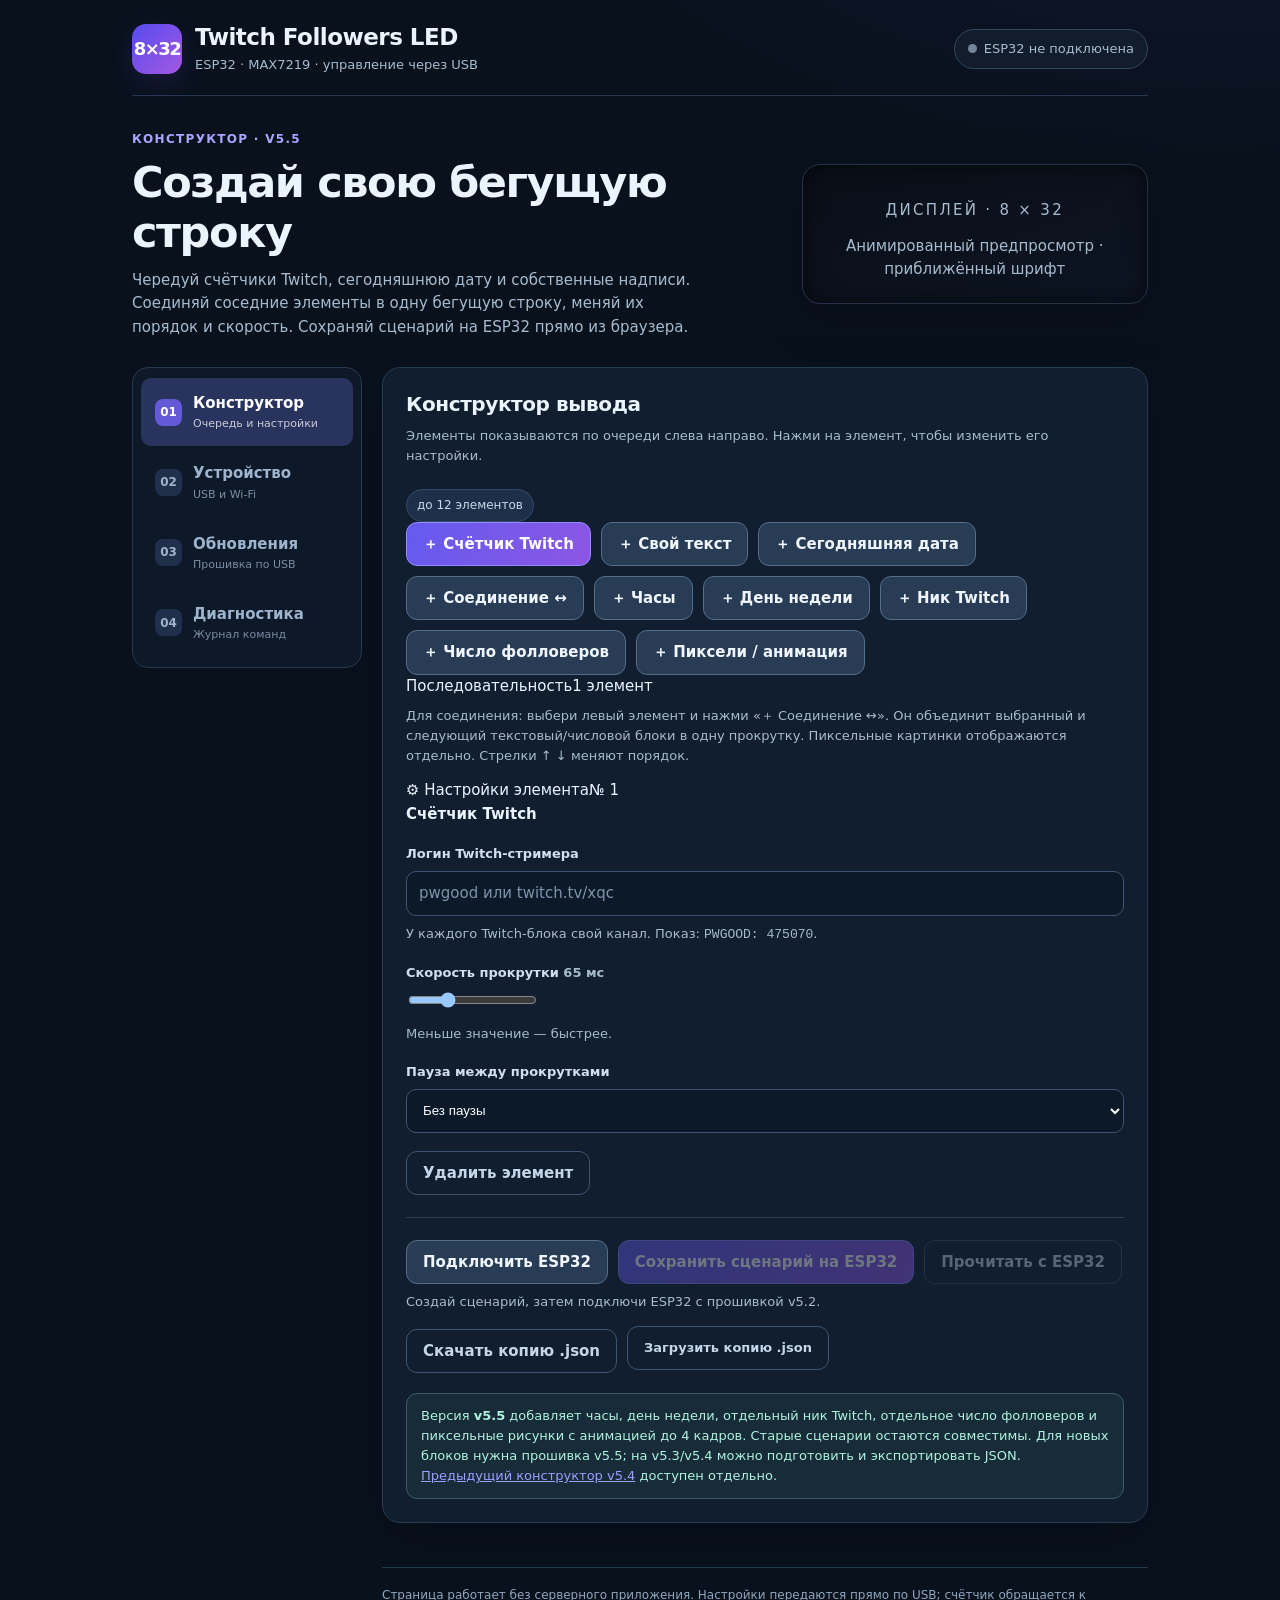
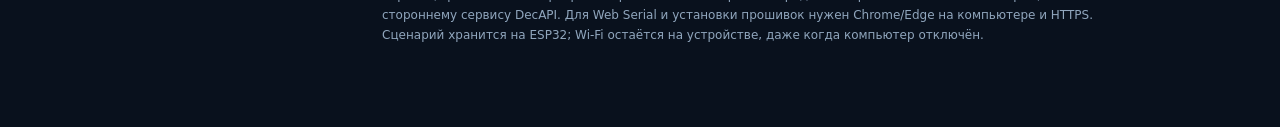
==== builder-v55.html @ 940faf7d "Stage Twitch LED v5.5 builder with clock, Twitch parts and 8x32 pixel animation editor" ====
<!doctype html>
<html lang="ru">
<head>
  <meta charset="utf-8">
  <meta name="viewport" content="width=device-width, initial-scale=1">
  <meta name="theme-color" content="#09121e">
  <meta name="description" content="Конструктор Twitch LED для ESP32 8×32 с русским шрифтом, счётчиками Twitch, датой и собственным текстом.">
  <title>Twitch LED • Конструктор экрана ESP32 v5.5</title>
  <style>
    :root { color-scheme:dark; --bg:#09111d; --surface:#111e30; --card:#14243a; --ink:#eaf4ff; --muted:#a7bbcf; --stroke:#30465d; --accent:#7e77ff; --accentlight:#aaa5ff; --green:#74e6b9; --warn:#ffce85; --red:#fc9094; --shadow:0 16px 48px rgba(0,0,0,.18); }
    * {box-sizing:border-box} html{scroll-behavior:smooth} body{margin:0;min-height:100vh;background:radial-gradient(900px 520px at 95% -15%, #24255e60, transparent 80%),var(--bg);color:var(--ink);font:15px/1.55 system-ui,-apple-system,"Segoe UI",Arial,sans-serif}
    button,input{font:inherit} button{cursor:pointer} :focus-visible{outline:2px solid var(--accentlight);outline-offset:3px}
    .shell{max-width:1060px;margin:0 auto;padding:24px 22px 70px}
    .top{display:flex;align-items:center;justify-content:space-between;gap:20px;flex-wrap:wrap;padding-bottom:20px;border-bottom:1px solid #26374f}
    .brand{display:flex;align-items:center;gap:13px}.brandmark{width:50px;height:50px;border-radius:14px;background:linear-gradient(135deg,#564bef,#a458e1);display:grid;place-items:center;box-shadow:0 9px 24px #5039b833;color:#fff;font-weight:850;letter-spacing:-1.5px;font-size:18px}
    .brand h1{margin:0;line-height:1.2;font-size:23px;letter-spacing:-.5px}.brand p{margin:3px 0 0;color:var(--muted);font-size:13px}
    .dot{display:inline-block;width:9px;height:9px;border-radius:50%;background:#758599;margin-right:7px}.dot.on{background:var(--green);box-shadow:0 0 0 4px #74e6b91a}
    .topstatus{background:#111d2d;padding:9px 13px;border-radius:99px;border:1px solid var(--stroke);font-size:13px;color:var(--muted)}
    .hero{display:grid;grid-template-columns:minmax(0,1.3fr) minmax(245px,.7fr);gap:26px;align-items:center;padding:34px 0 28px}
    .eyebrow{color:var(--accentlight);font-size:12px;letter-spacing:1.3px;font-weight:800;text-transform:uppercase}
    h2{letter-spacing:-.5px;line-height:1.15;font-size:24px;margin:10px 0 10px}.hero h2{font-size:clamp(29px,4.4vw,43px);letter-spacing:-1.4px;max-width:620px}.hero p{color:var(--muted);font-size:15px;max-width:565px;margin:12px 0 0}
    .led-box{padding:22px 12px;background:linear-gradient(160deg,#0a0f17,#0d1523);border:1px solid #253144;border-radius:18px;box-shadow:inset 0 0 25px #0008, var(--shadow)}
    .led-label{text-align:center;font-size:10px;letter-spacing:2.3px;color:#7a9bb8;margin:0 0 13px;text-transform:uppercase}.led-grid{display:grid;grid-template-columns:repeat(32,1fr);gap:2.4px;margin:0 auto;max-width:300px}.led-grid i{display:block;width:100%;aspect-ratio:1;background:#392414;border-radius:50%;box-shadow:inset 0 0 0 1px #74280b66}.led-grid i.on{background:#ff7639;box-shadow:0 0 5px #ff552a77}.led-caption{color:#6f879d;font-size:11px;text-align:center;margin:10px 0 0}
    .notice{background:#172942;border:1px solid #46608a;border-radius:12px;padding:12px 15px;font-size:13px;color:#d4e8ff;margin:0 0 19px;line-height:1.6}.notice:empty{display:none}
    .layout{display:grid;grid-template-columns:230px minmax(0,1fr);gap:20px;align-items:start}
    .nav{background:#0d1929;border:1px solid #26394e;border-radius:16px;padding:8px;position:sticky;top:20px}
    .nav button{width:100%;text-align:left;display:flex;align-items:center;gap:11px;border:0;background:transparent;color:#9eb4cd;padding:14px;border-radius:10px;font-weight:650;margin:2px 0}
    .nav button.active{background:#28345e;color:#fff}.nav button:not(.active):hover{background:#192940;color:#fff}.nav small{display:block;font-size:11px;font-weight:450;opacity:.75}
    .nav .num{width:27px;height:27px;border-radius:8px;background:#202f4b;display:grid;place-items:center;font-size:12px;flex-shrink:0}.nav button.active .num{background:#6459d6}
    .stack{display:grid;gap:16px}.panel{background:var(--surface);border:1px solid #273c53;border-radius:18px;padding:23px;box-shadow:var(--shadow)}.panel h3{font-size:20px;line-height:1.35;margin:0 0 4px;letter-spacing:-.4px}.muted{color:var(--muted)}.panel p{margin:8px 0 13px}.help{font-size:13px;color:var(--muted)}
    .tab[hidden]{display:none!important}.row{display:flex;gap:10px;flex-wrap:wrap;align-items:center}.split{display:grid;grid-template-columns:1fr 1fr;gap:14px}.wide{grid-column:1/-1}
    label{display:block;font-size:13px;font-weight:700;color:#d0dff1;margin-bottom:7px}.input{width:100%;min-height:44px;border:1px solid #3d536f;background:#0c1929;color:#f7fbff;border-radius:10px;padding:10px 12px;outline:none}.input:focus{border-color:var(--accentlight);box-shadow:0 0 0 3px #7770ff33}.input::placeholder{color:#7d93ab}
    .btn{display:inline-flex;justify-content:center;align-items:center;gap:8px;white-space:normal;text-align:center;padding:11px 16px;background:#293c55;color:#f0f6ff;border:1px solid #536e89;border-radius:11px;font-weight:720;line-height:1.35;min-height:44px}
    .btn.primary{background:linear-gradient(120deg,#635bef,#8d56e4);border-color:#9489ff;color:white}.btn.ghost{background:transparent;border-color:#3c5370;color:#c5d6ea}.btn:hover:not(:disabled){filter:brightness(1.15)}.btn:disabled{opacity:.39;cursor:not-allowed}
    .pills{display:flex;gap:9px;flex-wrap:wrap}.pill{display:inline-flex;align-items:center;gap:5px;background:#1e3049;border:1px solid #334b67;border-radius:40px;padding:6px 10px;color:#c6daeb;font-size:12px}.pill.good{color:var(--green);border-color:#285e53}
    .note{background:#172b39;border:1px solid #365d68;border-radius:11px;padding:12px 14px;color:#b1f2de;font-size:13px}.note.warning{background:#312718;border-color:#7c5b2c;color:#f5d7a3}.note.danger{background:#321d26;border-color:#92556a;color:#ffcbd2}
    .field{margin:18px 0}.thin{border:0;border-top:1px solid #293c50;margin:22px 0}
    pre{border:1px solid #2d4256;background:#090f1c;border-radius:11px;min-height:148px;max-height:320px;overflow:auto;padding:16px;margin:12px 0;color:#9cddb9;white-space:pre-wrap;overflow-wrap:anywhere;font:12px/1.6 Consolas,"Courier New",monospace}
    .info-grid{display:grid;grid-template-columns:repeat(3,1fr);gap:12px;margin:14px 0}.stat{background:#0d1b2e;border:1px solid #253c55;border-radius:11px;padding:13px}.stat small{display:block;color:#9cb1c4;font-size:12px}.stat strong{display:block;font-size:19px;font-variant-numeric:tabular-nums;overflow-wrap:anywhere;margin-top:4px}
    input[type="file"]{padding:11px 9px;font-size:13px}.check{display:flex;gap:10px;align-items:flex-start;font-size:13px;font-weight:500;color:#bfd2e8;margin:14px 0}.check input{width:18px;height:18px;accent-color:#8273f1;flex-shrink:0;margin-top:3px}
    .updater{padding:15px;border-radius:12px;border:1px dashed #4c6684;background:#0c1b2d;margin:16px 0 0}.updater esp-web-install-button{--esp-tools-button-color:#7161ea;--esp-tools-button-text-color:white;--esp-tools-button-border-radius:10px}
    .faint{opacity:.66}.small-link{color:#bfb7ff}.foot{border-top:1px solid #24384c;padding-top:18px;margin-top:28px;color:#90a6bd;font-size:12px;line-height:1.65}
    @media(max-width:820px){.layout{grid-template-columns:1fr}.nav{position:static;display:grid;grid-template-columns:1fr 1fr;gap:4px}.nav button{padding:9px}.hero{grid-template-columns:1fr 250px}.panel{padding:18px}}
    @media(max-width:600px){.shell{padding:14px 12px 50px}.hero{grid-template-columns:1fr;gap:18px;padding-top:22px}.led-box{max-width:420px}.split{grid-template-columns:1fr}.info-grid{grid-template-columns:1fr 1fr}.panel{padding:16px}.brand h1{font-size:20px}.nav .num{display:none}}
  </style>
  <link rel="stylesheet" href="builder-v55.css">
</head>
<body>
<div class="shell">
  <header class="top">
    <div class="brand"><div class="brandmark">8×32</div><div><h1>Twitch Followers LED</h1><p>ESP32 · MAX7219 · управление через USB</p></div></div>
    <div class="topstatus"><span id="connectionDot" class="dot"></span><span id="connectionText">ESP32 не подключена</span></div>
  </header>
  <section class="hero">
    <div><div class="eyebrow">Конструктор · v5.5</div><h2>Создай свою бегущую строку</h2><p>Чередуй счётчики Twitch, сегодняшнюю дату и собственные надписи. Соединяй соседние элементы в одну бегущую строку, меняй их порядок и скорость. Сохраняй сценарий на ESP32 прямо из браузера.</p></div>
    <div class="led-box"><p class="led-label">Дисплей · 8 × 32</p><div id="ledGrid" class="led-grid" aria-label="Анимированный предпросмотр сценария на светодиодной матрице"></div><p class="led-caption">Анимированный предпросмотр · приближённый шрифт</p></div>
  </section>
  <div id="banner" class="notice" role="status"></div>
  <div class="layout">
    <nav class="nav" aria-label="Разделы">
      <button class="active" type="button" data-tab="builder" aria-current="page"><span class="num">01</span><span>Конструктор<small>Очередь и настройки</small></span></button>
      <button type="button" data-tab="configure"><span class="num">02</span><span>Устройство<small>USB и Wi-Fi</small></span></button>
      <button type="button" data-tab="updates"><span class="num">03</span><span>Обновления<small>Прошивка по USB</small></span></button>
      <button type="button" data-tab="journal"><span class="num">04</span><span>Диагностика<small>Журнал команд</small></span></button>
    </nav>
    <main class="stack">
      <div id="tab-builder" class="tab stack">
        <section class="panel">
          <div class="row" style="justify-content:space-between"><div><h3>Конструктор вывода</h3><p class="help">Элементы показываются по очереди слева направо. Нажми на элемент, чтобы изменить его настройки.</p></div><span class="pill">до 12 элементов</span></div>
          <div class="builder-toolbar row">
            <button class="btn primary" id="addTwitch" type="button">＋ Счётчик Twitch</button>
            <button class="btn" id="addText" type="button">＋ Свой текст</button>
            <button class="btn" id="addDate" type="button">＋ Сегодняшняя дата</button>
            <button class="btn" id="addJoin" type="button">＋ Соединение ↔</button>
            <button class="btn" id="addTime" type="button">＋ Часы</button>
            <button class="btn" id="addWeekday" type="button">＋ День недели</button>
            <button class="btn" id="addNick" type="button">＋ Ник Twitch</button>
            <button class="btn" id="addCount" type="button">＋ Число фолловеров</button>
            <button class="btn" id="addPixel" type="button">＋ Пиксели / анимация</button>
          </div>
          <div class="builder-layout">
            <div class="builder-list-column">
              <div class="builder-subhead"><span>Последовательность</span><span id="itemCount">1 элемент</span></div>
              <div id="blocksList" class="blocks-list" role="list" aria-label="Последовательность элементов"></div>
              <p class="help">Для соединения: выбери левый элемент и нажми «＋ Соединение ↔». Он объединит выбранный и следующий текстовый/числовой блоки в одну прокрутку. Пиксельные картинки отображаются отдельно. Стрелки ↑ ↓ меняют порядок.</p>
            </div>
            <div class="builder-editor" id="builderEditor">
              <div class="builder-subhead"><span>⚙ Настройки элемента</span><span id="selectedPosition">№ 1</span></div>
              <strong id="editHeading">Счётчик Twitch</strong>
              <div id="twitchSettings" class="field">
                <label for="itemStreamer">Логин Twitch-стримера</label>
                <input class="input" id="itemStreamer" type="text" autocomplete="off" spellcheck="false" placeholder="pwgood или twitch.tv/xqc" maxlength="120">
                <p class="help" id="twitchBlockHelp">У каждого Twitch-блока свой канал. Показ: <code>PWGOOD: 475070</code>.</p>
              </div>
              <div id="textSettings" class="field" hidden>
                <label for="itemText">Твой текст</label>
                <textarea class="input text-area" id="itemText" spellcheck="false" rows="4" placeholder="Например: СПАСИБО ЗА ПОДПИСКУ!"></textarea>
                <div class="row" style="justify-content:space-between"><span class="help">Русские буквы, включая Ё/ё, выводятся без транслитерации на v5.2.</span><span id="textBytes" class="help">0 / 120 байт</span></div>
              </div>
              <div id="dateSettings" class="field" hidden>
                <label for="itemDateZone">Часовой пояс даты</label>
                <select class="input" id="itemDateZone">
                  <option value="BERLIN">Берлин / Европа (летнее время автоматически)</option>
                  <option value="MOSCOW">Москва (UTC+3)</option>
                  <option value="VLADIVOSTOK">Владивосток / Хабаровск (UTC+10)</option>
                  <option value="UTC">UTC (+0)</option>
                </select>
                <p class="help">Формат <strong>ДД.ММ.ГГГГ</strong>. ESP32 получает время через Wi-Fi и NTP, дата пересчитывается при каждом показе. До синхронизации: <code>--.--.----</code>.</p>
              </div>
              <div id="clockSettings" class="field" hidden>
                <label for="itemClockZone">Часовой пояс</label>
                <select class="input" id="itemClockZone">
                  <option value="BERLIN">Берлин (CET/CEST)</option>
                  <option value="MOSCOW">Москва (UTC+3)</option>
                  <option value="VLADIVOSTOK">Хабаровск / Владивосток (UTC+10)</option>
                  <option value="UTC">UTC</option>
                </select>
                <p class="help">Часы: <code>14:35</code>. День недели: <code>СУББОТА</code>. Время получается через Wi-Fi/NTP, до синхронизации показан прочерк.</p>
              </div>
              <div id="pixelSettings" class="field" hidden>
                <div class="builder-subhead"><span>Рисунок 8×32</span><span id="pixelFrameLabel">Кадр 1 из 1</span></div>
                <p class="help">Рисуй мышкой или пальцем. До 4 кадров на одну анимацию; кадры по очереди показываются без прокрутки.</p>
                <div class="pixel-grid-scroll"><div id="pixelGrid" class="pixel-grid" role="grid" aria-label="Рисование на матрице 8 на 32"></div></div>
                <div class="row pixel-actions">
                  <button type="button" id="pixelPrev" class="btn ghost">◀ Кадр</button>
                  <button type="button" id="pixelNext" class="btn ghost">Кадр ▶</button>
                  <button type="button" id="pixelAdd" class="btn">＋ Кадр</button>
                  <button type="button" id="pixelDelete" class="btn ghost">− Кадр</button>
                </div>
                <div class="row pixel-actions">
                  <button type="button" id="pixelClear" class="btn ghost">Очистить</button>
                  <button type="button" id="pixelInvert" class="btn ghost">Инвертировать</button>
                </div>
                <label for="pixelFrameMs">Смена кадра, мс</label>
                <input type="range" class="range" id="pixelFrameMs" min="100" max="900" step="50" value="250">
                <p class="help" id="pixelFrameMsLabel">250 мс</p>
                <label for="pixelDurationMs">Длительность показа рисунка, мс</label>
                <select class="input" id="pixelDurationMs">
                  <option value="1000">1 секунда</option><option value="2000">2 секунды</option>
                  <option value="3000">3 секунды</option><option value="5000">5 секунд</option>
                  <option value="7000">7 секунд</option><option value="9000">9 секунд</option>
                </select>
              </div>
              <div id="joinSettings" class="field" hidden>
                <label for="itemJoinSeparator">Как соединить надписи</label>
                <select class="input" id="itemJoinSeparator">
                  <option value="SPACE">С одним пробелом</option>
                  <option value="NONE">Вплотную, без пробела</option>
                </select>
                <p class="help">Элемент «Соединение» расположен между двумя обычными элементами. Они будут показаны подряд в одной прокрутке, с одной общей паузой в конце.</p>
              </div>
              <div id="timingSettings">
              <div class="field"><label for="itemSpeed">Скорость прокрутки <span id="speedLabel" class="muted">65 мс</span></label><input type="range" id="itemSpeed" min="35" max="140" step="5" value="65" class="range"><p class="help">Меньше значение — быстрее.</p></div>
              <div class="field"><label for="itemPause">Пауза между прокрутками</label><select class="input" id="itemPause"><option value="0">Без паузы</option><option value="300">0,3 секунды</option><option value="600">0,6 секунды</option><option value="1000">1 секунда</option><option value="1500">1,5 секунды</option><option value="2500">2,5 секунды</option></select></div>
              </div>
              <div class="row"><button id="removeSelected" class="btn ghost" type="button">Удалить элемент</button></div>
            </div>
          </div>
          <hr class="thin">
          <div class="row builder-bottom-actions">
            <button id="builderConnect" type="button" class="btn">Подключить ESP32</button>
            <button id="savePlaylist" type="button" class="btn primary" disabled>Сохранить сценарий на ESP32</button>
            <button id="reloadPlaylist" type="button" class="btn ghost" disabled>Прочитать с ESP32</button>
          </div>
          <p class="help" id="playlistState" role="status">Создай сценарий, затем подключи ESP32 с прошивкой v5.2.</p>
          <div class="row builder-bottom-actions">
            <button id="exportPlaylist" type="button" class="btn ghost">Скачать копию .json</button>
            <label class="btn ghost import-label" for="importPlaylist">Загрузить копию .json</label><input id="importPlaylist" type="file" accept=".json,application/json" hidden>
          </div>
          <div class="note" style="margin-top:16px">Версия <strong>v5.5</strong> добавляет часы, день недели, отдельный ник Twitch, отдельное число фолловеров и пиксельные рисунки с анимацией до 4 кадров. Старые сценарии остаются совместимы. Для новых блоков нужна прошивка v5.5; на v5.3/v5.4 можно подготовить и экспортировать JSON. <a href="classic-v54.html">Предыдущий конструктор v5.4</a> доступен отдельно.</div>
        </section>
      </div>
      <div id="tab-configure" class="tab stack" hidden>
        <section class="panel">
          <h3>Подключение к ESP32</h3>
          <p class="help">Подключи плату USB-кабелем и закрой «Монитор порта» Arduino IDE. В окне выбора выбери <strong>USB Serial</strong> (например, COM4).</p>
          <div class="row"><button type="button" id="connect" class="btn primary">Подключить ESP32</button><button type="button" id="disconnect" class="btn ghost" disabled>Отключить</button><span class="pill" id="connectedBadge">Не подключена</span></div>
          <div class="info-grid"><div class="stat"><small>Первый Twitch-канал</small><strong id="currentStreamer">—</strong></div><div class="stat"><small>Его фолловеры</small><strong id="currentCount">—</strong></div><div class="stat"><small>Wi-Fi</small><strong id="currentWifi">—</strong></div></div>
          <p id="firmwareInfo" class="help">Версия прошивки: неизвестна</p>
        </section>
        <section class="panel">
          <h3>Сеть Wi-Fi</h3>
          <div class="split"><div><label for="ssid">Wi-Fi 2,4 ГГц</label><input id="ssid" class="input" type="text" autocomplete="off" placeholder="Имя сети"></div><div><label for="wifiPassword">Пароль Wi-Fi</label><input id="wifiPassword" class="input" type="password" autocomplete="off" placeholder="Пароль"></div></div>
          <p class="help">Оставь оба поля пустыми, если менять Wi-Fi не нужно. Пароль передаётся только в выбранный USB-порт.</p>
          <div class="row"><button id="saveWifi" type="button" class="btn primary" disabled>Сохранить Wi-Fi</button><button id="status" type="button" class="btn" disabled>Статус</button><button id="refresh" type="button" class="btn ghost" disabled>Обновить счётчики</button></div>
        </section>
      </div>
      <div id="tab-updates" class="tab stack" hidden>
        <section class="panel">
          <h3>Безопасное обновление через USB</h3>
          <p class="muted">Новый мастер обновления использует <strong>esptool-js</strong> и обновляет только приложение. Перед записью проверяет ESP32, Flash 4 МБ, загрузчик и раздел приложения, а после — контрольную сумму. Команды полной очистки Flash нет.</p>
          <div class="note warning"><strong>Важно:</strong> сперва сохрани сценарий в JSON во вкладке «Конструктор». Закрой монитор порта и отключи ESP32 в разделе «Устройство». Не отключай USB во время записи. Работает только с классической ESP32 Dev Module, 4 МБ, с разметкой по умолчанию.</div>
          <div class="row"><a class="btn primary" href="updater-v55.html">Обновить ESP32 до v5.5 · PIXEL</a><a class="btn ghost" href="updater-v54.html">Предыдущая v5.4</a><a class="btn ghost" href="updater.html">Проверенный мастер v5.3</a><a class="btn ghost" href="source/Twitch_LED_Builder_ESP32_v5_5.ino" download>Скачать v5.5 для Arduino IDE</a></div>
          <p class="help">Обновление v5.5 рассчитано на классическую ESP32 с Flash 4 МБ, как твой текущий рабочий образец. Перед записью сверяется контрольная сумма таблицы разделов. Ранее испытанная v5.3 остаётся доступна отдельно. Для заказанной ESP32-S3 этот установщик НЕ предназначен.</p>
        </section>
      </div>
      <div id="tab-journal" class="tab stack" hidden>
        <section class="panel"><h3>Журнал ESP32</h3><p class="help">Сообщения с последовательного порта. Если подключения нет, здесь остаются последние записи текущей вкладки.</p><pre id="log" aria-live="polite">Ожидание подключения...</pre><div class="row"><button id="clearLog" class="btn ghost" type="button">Очистить журнал</button><button id="journalStatus" class="btn" disabled type="button">Обновить статус</button></div></section>
        <section class="panel"><h3>Ручная команда</h3><p class="help">Например, <code>HELP</code> или <code>STATUS</code>. Пароль Wi-Fi сюда не вводи.</p><div class="row"><input id="customCommand" class="input" style="flex:1;min-width:190px" placeholder="STATUS" spellcheck="false"><button id="sendCommand" class="btn" disabled type="button">Отправить</button></div></section>
      </div>
      <p class="foot">Страница работает без серверного приложения. Настройки передаются прямо по USB; счётчик обращается к стороннему сервису DecAPI. Для Web Serial и установки прошивок нужен Chrome/Edge на компьютере и HTTPS. Сценарий хранится на ESP32; Wi-Fi остаётся на устройстве, даже когда компьютер отключён.</p>
    </main>
  </div>
</div>
<script src="app-v55.js?v=5.5.0" defer></script>
</body>
</html>
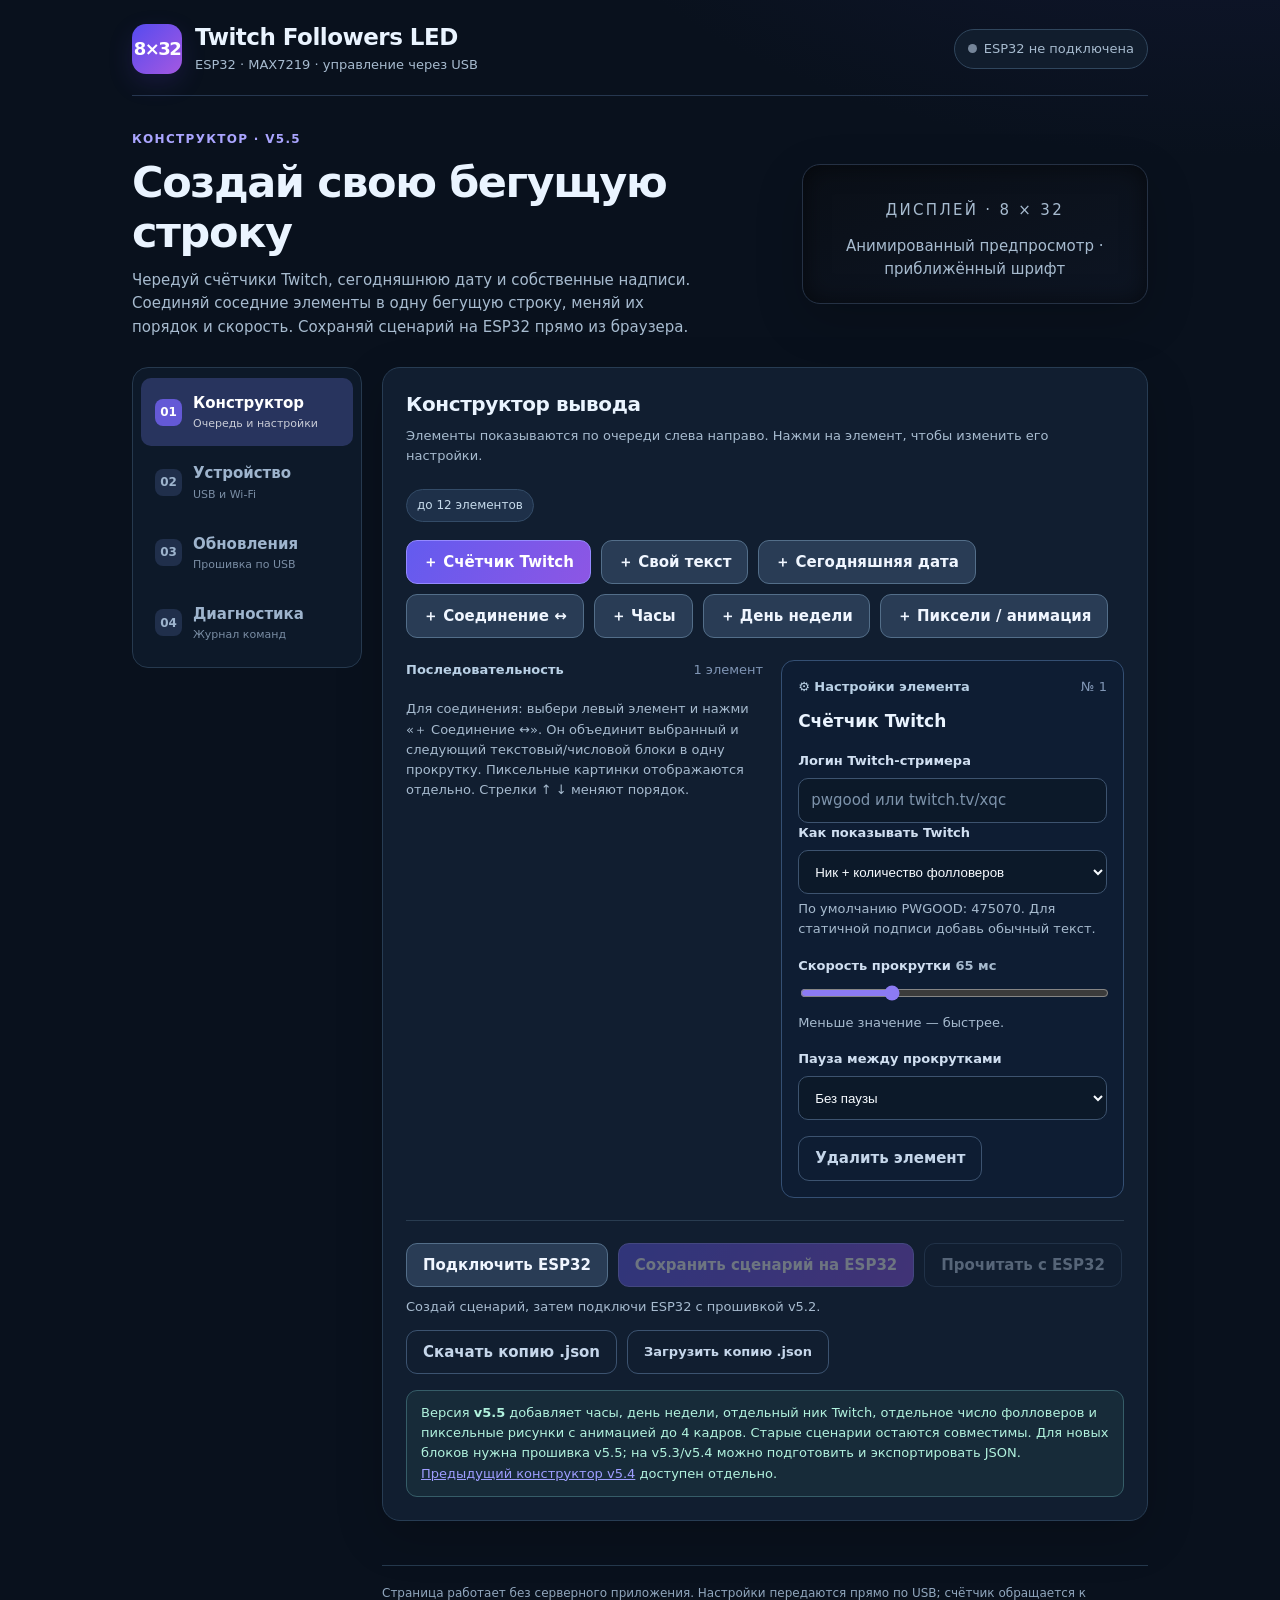
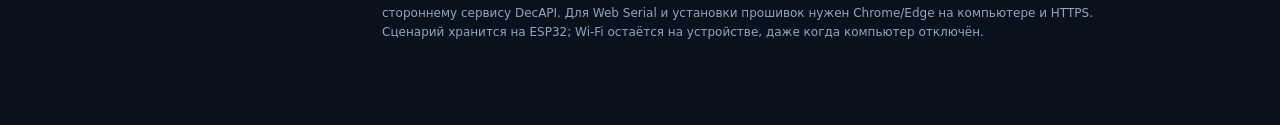
==== commit 271a9944: "Use a Twitch block display-format dropdown; drop redundant Nick and Count add buttons" ====
--- a/builder-v55.html
+++ b/builder-v55.html
@@ -74,8 +74,6 @@
             <button class="btn" id="addJoin" type="button">＋ Соединение ↔</button>
             <button class="btn" id="addTime" type="button">＋ Часы</button>
             <button class="btn" id="addWeekday" type="button">＋ День недели</button>
-            <button class="btn" id="addNick" type="button">＋ Ник Twitch</button>
-            <button class="btn" id="addCount" type="button">＋ Число фолловеров</button>
             <button class="btn" id="addPixel" type="button">＋ Пиксели / анимация</button>
           </div>
           <div class="builder-layout">
@@ -90,7 +88,12 @@
               <div id="twitchSettings" class="field">
                 <label for="itemStreamer">Логин Twitch-стримера</label>
                 <input class="input" id="itemStreamer" type="text" autocomplete="off" spellcheck="false" placeholder="pwgood или twitch.tv/xqc" maxlength="120">
-                <p class="help" id="twitchBlockHelp">У каждого Twitch-блока свой канал. Показ: <code>PWGOOD: 475070</code>.</p>
+                <label for="twitchDisplayMode">Как показывать Twitch</label>
+                <select class="input" id="twitchDisplayMode">
+                  <option value="twitch">Ник + количество фолловеров</option>
+                  <option value="count">Только количество фолловеров</option>
+                </select>
+                <p class="help" id="twitchBlockHelp">По умолчанию PWGOOD: 475070. Для статичной подписи добавь обычный текст.</p>
               </div>
               <div id="textSettings" class="field" hidden>
                 <label for="itemText">Твой текст</label>
--- a/builder-v55.css
+++ b/builder-v55.css
@@ -0,0 +1,68 @@
+/* Additional styles for the typed display-element constructor. */
+.builder-toolbar{margin:18px 0 22px}
+.builder-layout{display:grid;grid-template-columns:minmax(0,1fr) minmax(240px,.96fr);gap:18px;align-items:stretch}
+.builder-subhead{display:flex;align-items:center;justify-content:space-between;gap:10px;margin-bottom:11px;font-weight:700;font-size:13px;color:#b9d0e5}
+.builder-subhead span:last-child{color:#8096b5;font-weight:500}
+.builder-list-column{min-width:0}
+.blocks-list{display:grid;gap:9px;max-height:530px;overflow-y:auto;padding-right:3px}
+.block-card{display:grid;grid-template-columns:31px minmax(0,1fr) auto;align-items:center;gap:11px;background:#0b1a2e;border:1px solid #344c65;border-radius:12px;padding:11px;min-width:0;transition:background .15s,border-color .15s}
+.block-card.selected{background:#1b2b50;border-color:#9287ff;box-shadow:0 0 0 1px #7b6cff50}
+.block-number{display:grid;place-items:center;width:29px;height:29px;background:#243852;color:#c4d8ed;border-radius:9px;font-weight:750}
+.block-main{border:0;background:transparent;color:inherit;text-align:left;min-width:0;padding:0;cursor:pointer}
+.block-type{display:block;color:#b4aaff;font-size:11px;letter-spacing:.4px;font-weight:700;text-transform:uppercase}
+.block-card.text .block-type{color:#86dccc}
+.block-value{display:block;font-weight:750;overflow:hidden;text-overflow:ellipsis;white-space:nowrap;font-size:14px;margin-top:2px}
+.block-actions{display:flex;gap:3px;align-items:center}
+.block-actions button{border:1px solid #40546f;border-radius:7px;background:#203650;color:#d8e4f7;width:30px;height:30px;display:grid;place-items:center;font-size:16px;line-height:1;cursor:pointer}
+.block-actions button:hover:not(:disabled){background:#364e70}
+.block-actions button:disabled{opacity:.27;cursor:default}
+.block-actions .gear{color:#c6b7ff}
+.builder-editor{border:1px solid #344f73;background:#0e1d33;border-radius:13px;padding:16px;min-width:0}
+.builder-editor strong{font-size:17px}
+.builder-editor .field{margin:16px 0}
+.builder-editor label{font-size:13px}
+.builder-editor p.help{margin:5px 0}
+.builder-editor .text-area{resize:vertical;min-height:98px;line-height:1.4;font-family:inherit}
+.range{width:100%;accent-color:#8c7bf4;cursor:pointer}
+.builder-bottom-actions{margin-top:11px}
+#playlistState{margin-top:10px;min-height:20px}
+.import-label{display:inline-flex;margin:0;cursor:pointer}
+@media(max-width:900px){.builder-layout{grid-template-columns:1fr}.blocks-list{max-height:360px}}
+@media(max-width:480px){.block-card{grid-template-columns:25px minmax(0,1fr);gap:7px;padding:8px}.block-actions{grid-column:2;justify-self:start}.block-number{width:23px;height:23px}.builder-toolbar .btn,.builder-bottom-actions .btn{flex:1}}
+
+.block-card.date .block-type{color:#ffce7b}
+#dateSettings strong{color:#f4fbff}
+/* JOIN is a connector, not an independently scrolling display item. */
+.block-card.join{
+  border-style:dashed;
+  border-color:#ab91f7;
+  background:linear-gradient(110deg,#211a3c,#142036);
+}
+.block-card.join .block-number{background:#4f3977;color:#f1deff;}
+.block-card.join .block-type{color:#d7b2ff;}
+.block-card.join .block-value{font-weight:550;color:#d9c7ee;}
+#joinSettings .help{color:#bba8d9;}
+#timingSettings[hidden],#joinSettings[hidden]{display:none!important;}
+
+/* v5.5: clock, Twitch-part and pixel-animation blocks. */
+.block-card.time .block-type,.block-card.weekday .block-type{color:#f4c88e}
+.block-card.nick .block-type,.block-card.count .block-type{color:#8ddbeb}
+.block-card.pixel{border-color:#69bf98;background:#102d2c}
+.block-card.pixel .block-type{color:#7ce2af}
+.builder-toolbar{flex-wrap:wrap}
+.pixel-grid-scroll{overflow-x:auto;padding:7px 0 12px;overscroll-behavior-x:contain}
+.pixel-grid{display:grid;grid-template-columns:repeat(32,13px);grid-template-rows:repeat(8,13px);
+  gap:2px;width:max-content;padding:6px;border:1px solid #415778;border-radius:9px;
+  background:#070e17;touch-action:none;user-select:none;}
+.pixel-dot{appearance:none;border:1px solid #263850;border-radius:2px;background:#111d2e;
+  width:13px;height:13px;padding:0;cursor:crosshair;touch-action:none}
+.pixel-dot.lit{background:#ff793d;box-shadow:0 0 5px #ff793d9c;border-color:#ffac73}
+.pixel-dot:hover{outline:1px solid #f7d19b}
+.pixel-dot:focus-visible{outline:2px solid #fff;outline-offset:0}
+.pixel-actions{gap:6px;margin-top:9px;flex-wrap:wrap}
+.pixel-actions .btn{font-size:12px;padding:8px 10px}
+#pixelSettings label{display:block;margin-top:13px}
+#pixelSettings select{margin-top:4px}
+#pixelSettings[hidden],#clockSettings[hidden]{display:none!important}
+@media(max-width:500px){.pixel-grid{grid-template-columns:repeat(32,12px);grid-template-rows:repeat(8,12px);gap:1px}
+.pixel-dot{width:12px;height:12px}}
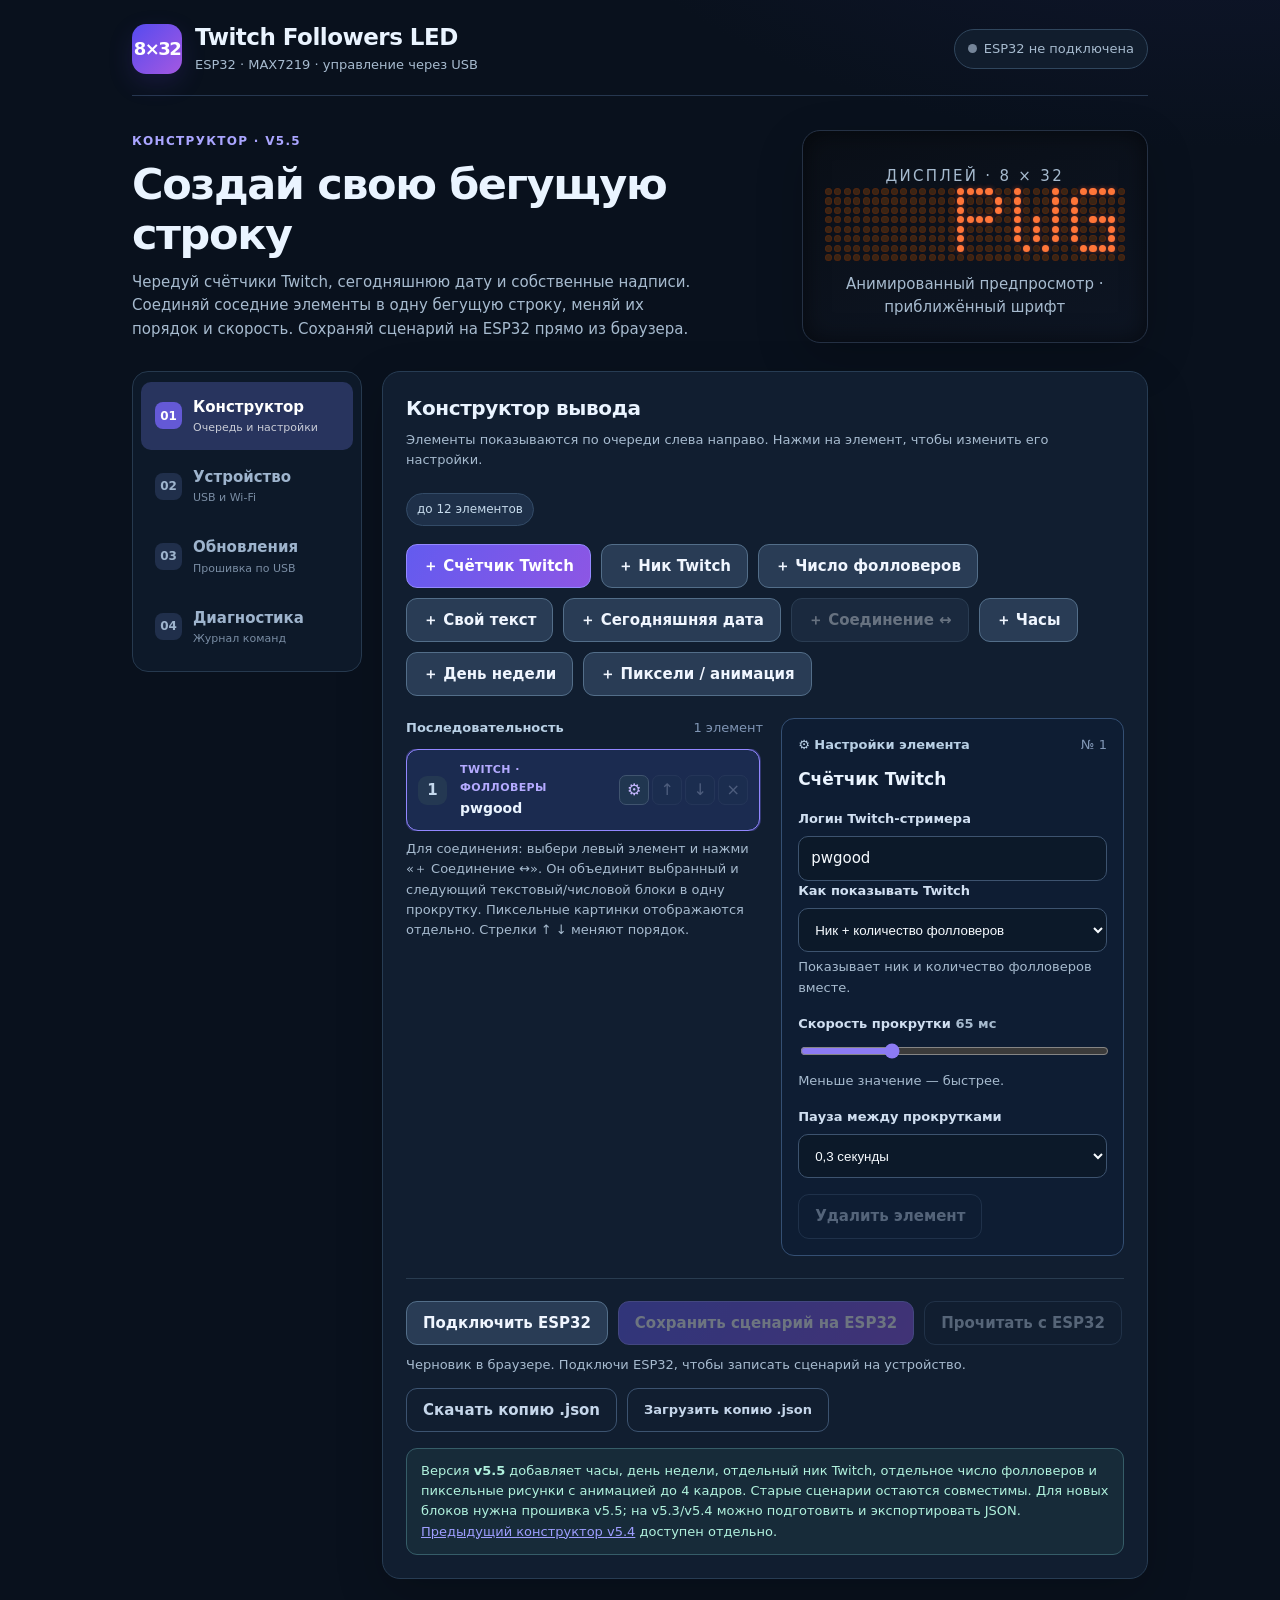
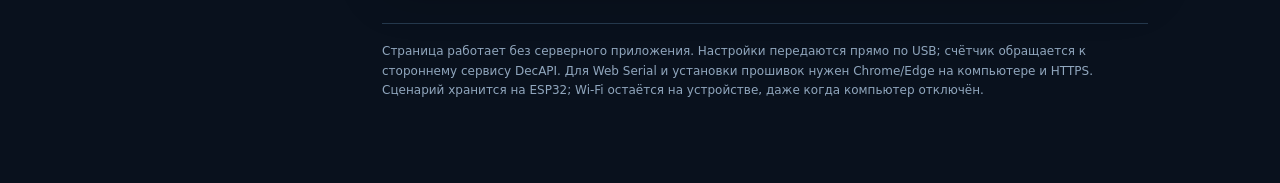
==== commit 166ab030: "Expose dedicated Nick and follower-count blocks alongside the unified Twitch format selector" ====
--- a/builder-v55.html
+++ b/builder-v55.html
@@ -69,6 +69,8 @@
           <div class="row" style="justify-content:space-between"><div><h3>Конструктор вывода</h3><p class="help">Элементы показываются по очереди слева направо. Нажми на элемент, чтобы изменить его настройки.</p></div><span class="pill">до 12 элементов</span></div>
           <div class="builder-toolbar row">
             <button class="btn primary" id="addTwitch" type="button">＋ Счётчик Twitch</button>
+            <button class="btn" id="addNick" type="button">＋ Ник Twitch</button>
+            <button class="btn" id="addCount" type="button">＋ Число фолловеров</button>
             <button class="btn" id="addText" type="button">＋ Свой текст</button>
             <button class="btn" id="addDate" type="button">＋ Сегодняшняя дата</button>
             <button class="btn" id="addJoin" type="button">＋ Соединение ↔</button>
@@ -92,6 +94,7 @@
                 <select class="input" id="twitchDisplayMode">
                   <option value="twitch">Ник + количество фолловеров</option>
                   <option value="count">Только количество фолловеров</option>
+                  <option value="nick">Только ник Twitch</option>
                 </select>
                 <p class="help" id="twitchBlockHelp">По умолчанию PWGOOD: 475070. Для статичной подписи добавь обычный текст.</p>
               </div>
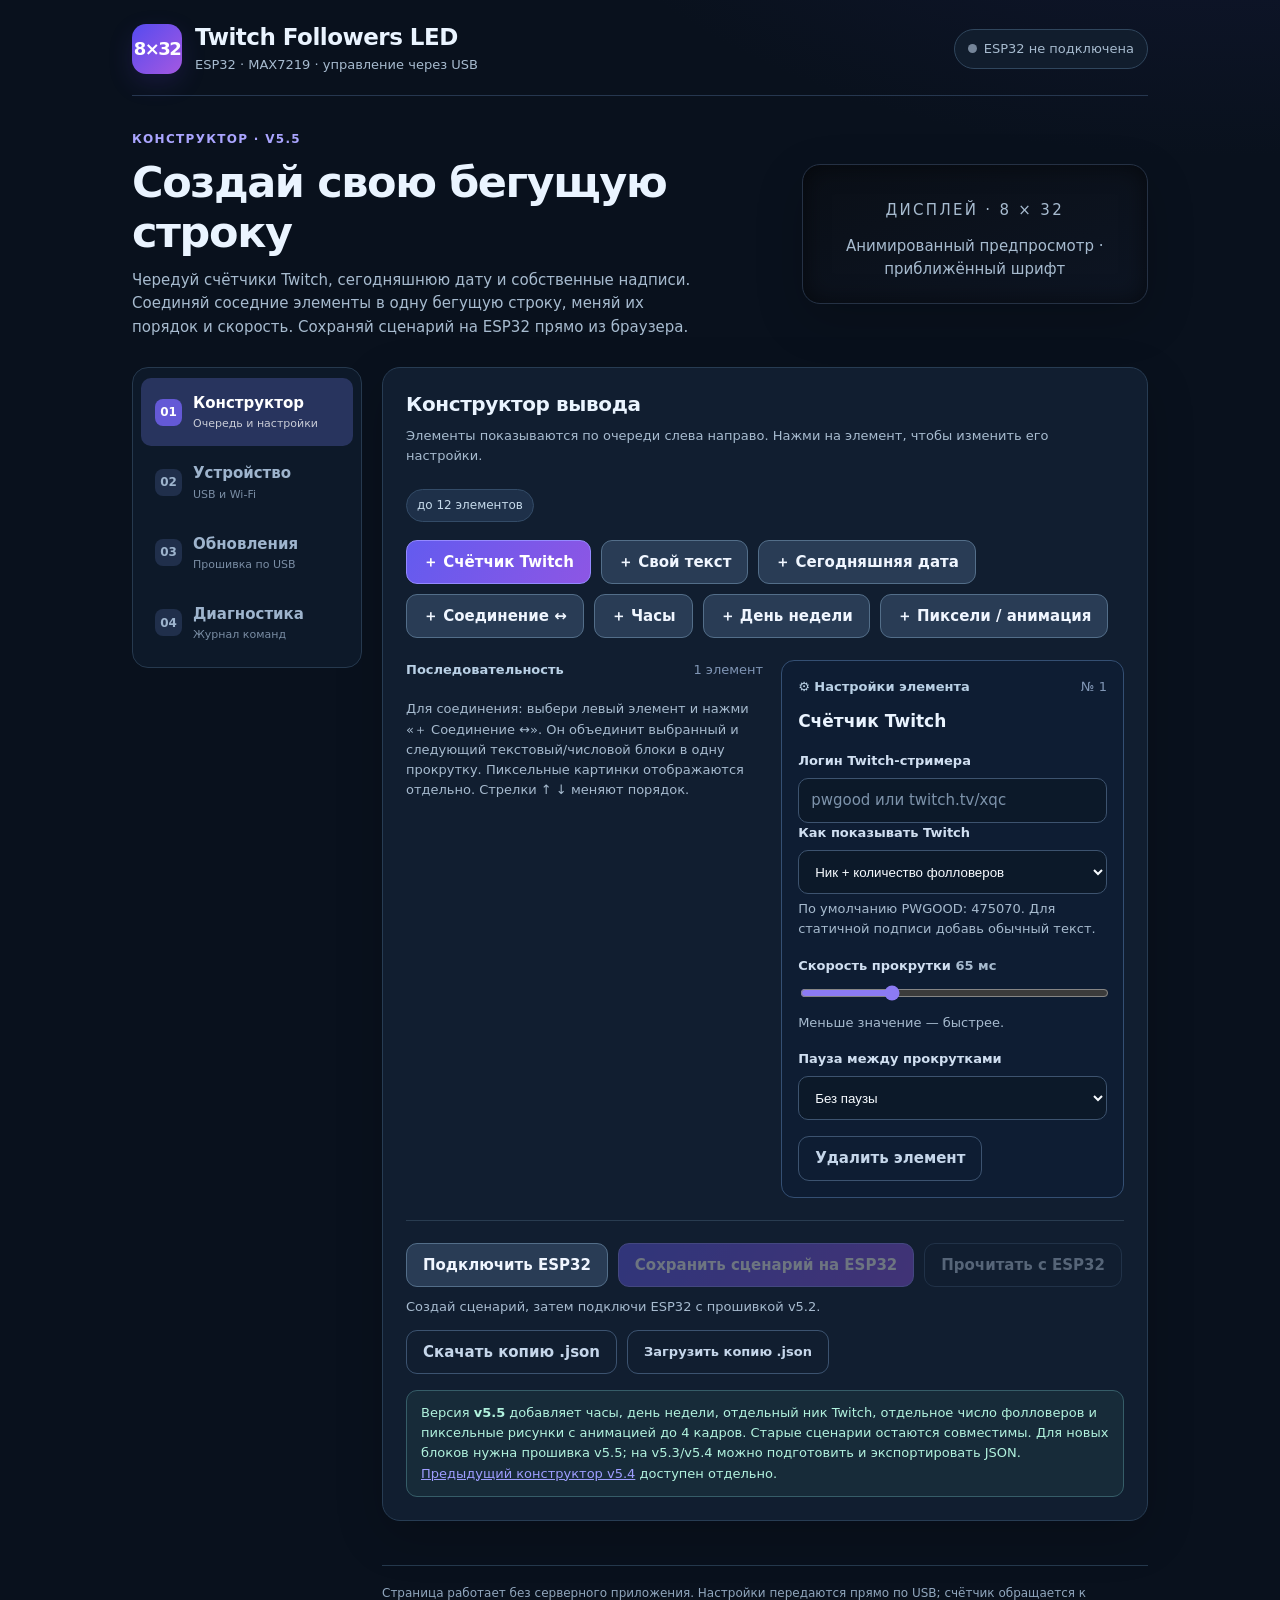
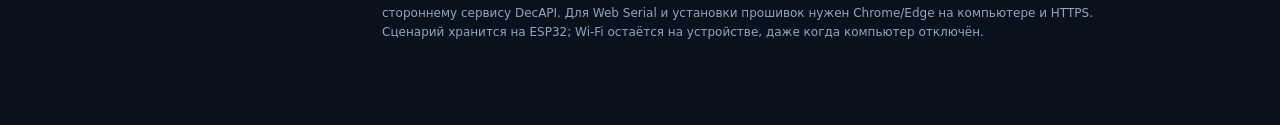
==== commit 80c25869: "Keep only one Twitch block with full/count format options; remove redundant Nick-only UI" ====
--- a/builder-v55.html
+++ b/builder-v55.html
@@ -69,8 +69,6 @@
           <div class="row" style="justify-content:space-between"><div><h3>Конструктор вывода</h3><p class="help">Элементы показываются по очереди слева направо. Нажми на элемент, чтобы изменить его настройки.</p></div><span class="pill">до 12 элементов</span></div>
           <div class="builder-toolbar row">
             <button class="btn primary" id="addTwitch" type="button">＋ Счётчик Twitch</button>
-            <button class="btn" id="addNick" type="button">＋ Ник Twitch</button>
-            <button class="btn" id="addCount" type="button">＋ Число фолловеров</button>
             <button class="btn" id="addText" type="button">＋ Свой текст</button>
             <button class="btn" id="addDate" type="button">＋ Сегодняшняя дата</button>
             <button class="btn" id="addJoin" type="button">＋ Соединение ↔</button>
@@ -94,7 +92,6 @@
                 <select class="input" id="twitchDisplayMode">
                   <option value="twitch">Ник + количество фолловеров</option>
                   <option value="count">Только количество фолловеров</option>
-                  <option value="nick">Только ник Twitch</option>
                 </select>
                 <p class="help" id="twitchBlockHelp">По умолчанию PWGOOD: 475070. Для статичной подписи добавь обычный текст.</p>
               </div>
